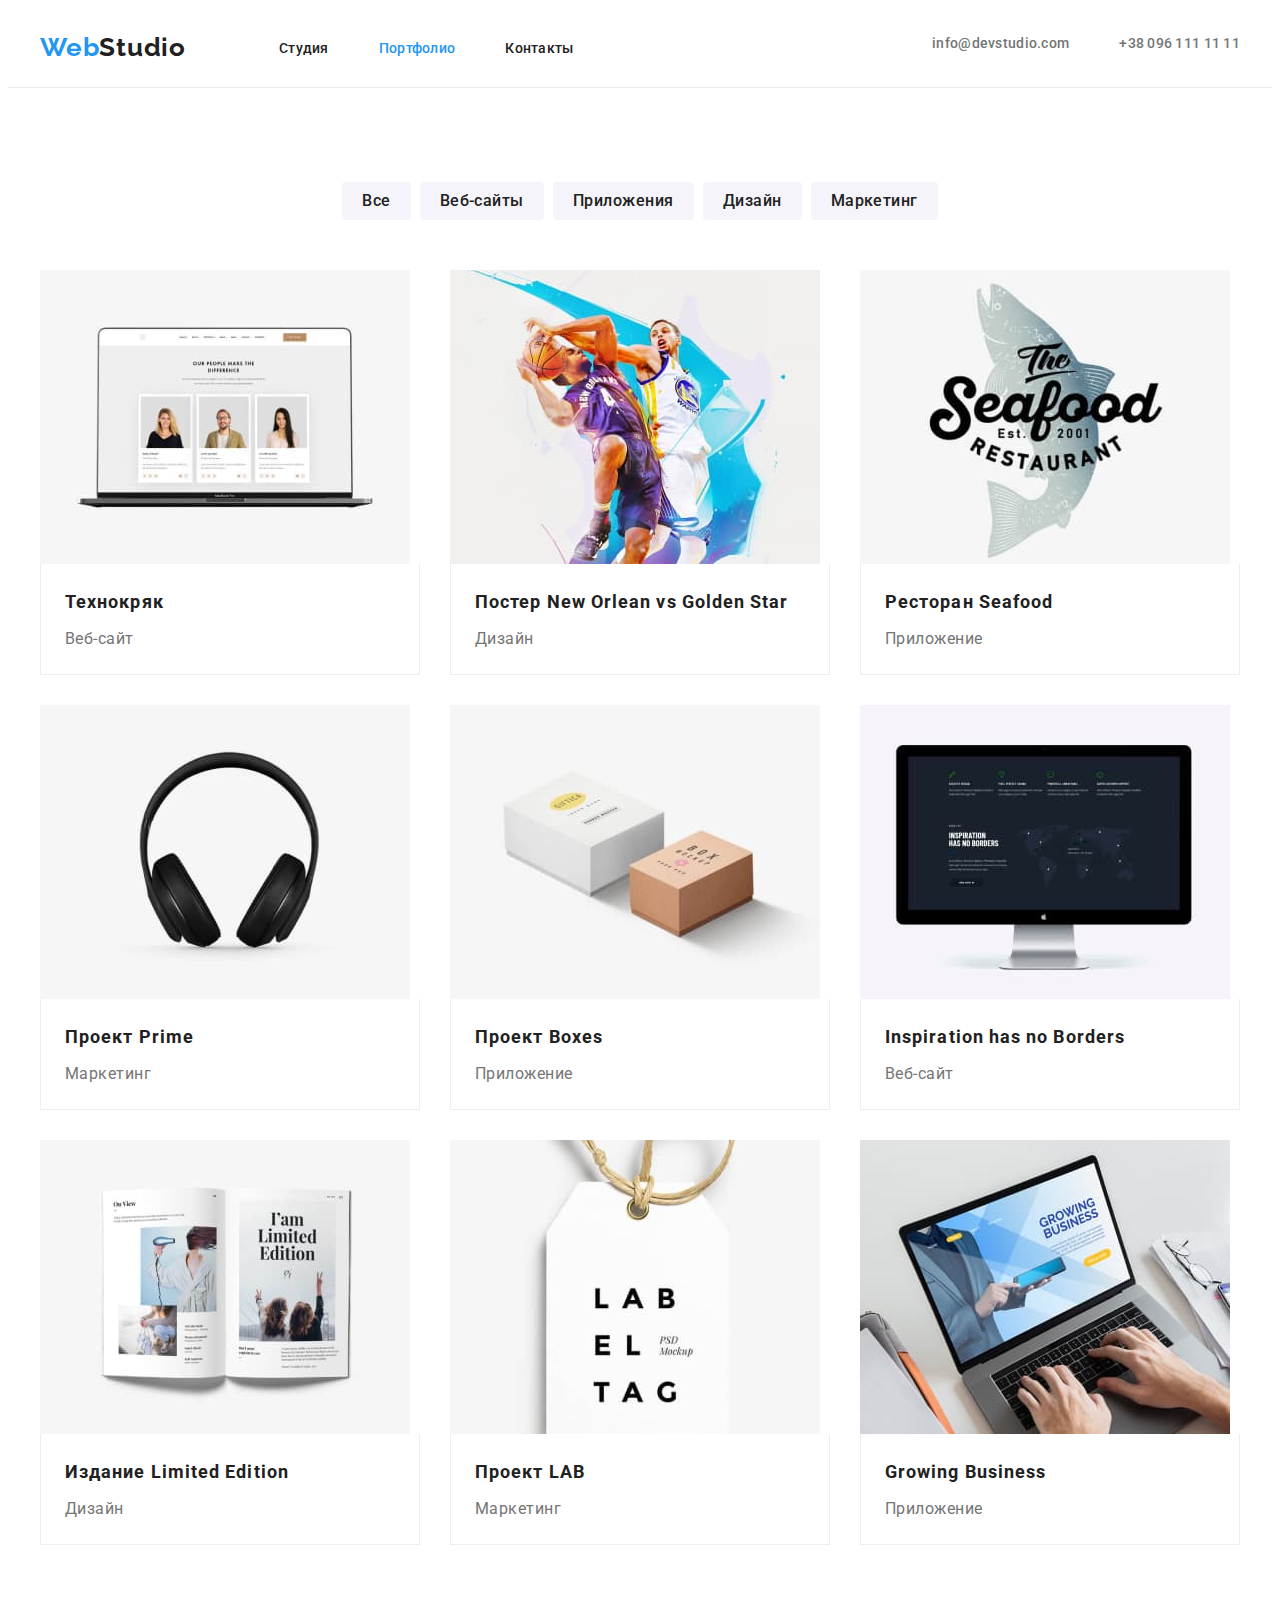
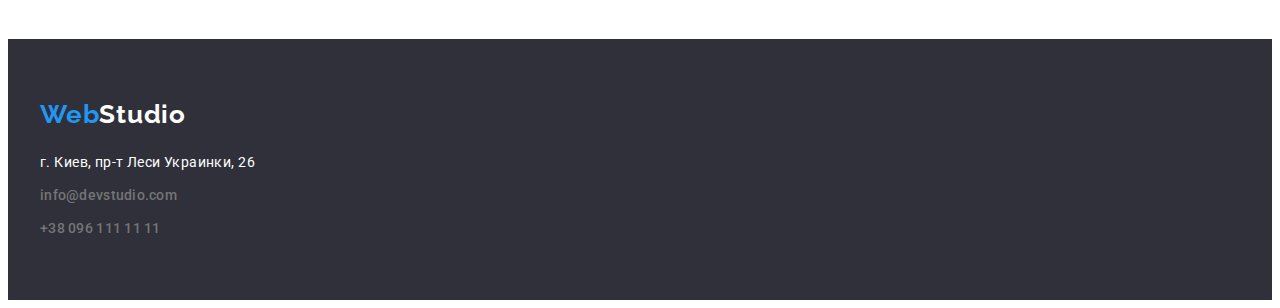
==== portfolio.html @ 2fe9baca "Initial commit" ====
<!DOCTYPE html>
<html lang="ru">
  <head>
    <meta charset="UTF-8" />
    <meta http-equiv="X-UA-Compatible" content="IE=edge" />
    <meta name="viewport" content="width=device-width, initial-scale=1.0" />
    <title>Document</title>
    <!-- Normalizer start -->
    <link
      rel="stylesheet"
      href="https://cdnjs.cloudflare.com/ajax/libs/modern-normalize/1.1.0/modern-normalize.min.css"
      integrity="sha512-wpPYUAdjBVSE4KJnH1VR1HeZfpl1ub8YT/NKx4PuQ5NmX2tKuGu6U/JRp5y+Y8XG2tV+wKQpNHVUX03MfMFn9Q=="
      crossorigin="anonymous"
      referrerpolicy="no-referrer"
    />
    <!-- Normalizer end -->
    <!--Font start-->
    <link rel="preconnect" href="https://fonts.googleapis.com" />
    <link rel="preconnect" href="https://fonts.gstatic.com" crossorigin />
    <link
      href="https://fonts.googleapis.com/css2?family=Raleway:wght@700&family=Roboto:wght@400;500;700;900&display=swap"
      rel="stylesheet"
    />
    <!--Font end-->
    <link rel="stylesheet" href="./css/styles.css" />
  </head>
  <body>
    <header class="header">
      <div class="container header-container">
        <!-- navigation -->
        <a class="logo link" href="" lang="en">Web<span class="logo-accent-dark">Studio</span></a>
        <nav class="header-nav">
          <ul class="nav-list list">
            <li class="nav-item">
              <a class="header-link link" href="./index.html">Студия</a>
            </li>
            <li class="nav-item">
              <a class="header-link header-link-current link" href="./portfolio.html">Портфолио</a>
            </li>
            <li class="nav-item">
              <a class="header-link link" href="">Контакты</a>
            </li>
          </ul>
        </nav>
        <ul class="contacts-list list">
          <li class="contact-item header-mail">
            <a class="contact-link link" href="mailto:info@devstudio.com">info@devstudio.com</a>
          </li>
          <li class="contact-item header-phone">
            <a class="contact-link link" href="tel:+380961111111">+38 096 111 11 11</a>
          </li>
        </ul>
      </div>
    </header>
    <main>
      <section class="section">
       <div class="container">
        <h1 class="visually-hidden">Фильтер</h1>
          <ul class="btn-list list">
            <li class="btn-item">
              <button class="pf-btn" type="button">Все</button>
            </li>
            <li class="btn-item">
              <button class="pf-btn" type="button">Веб-сайты</button>
            </li>
            <li class="btn-item">
              <button class="pf-btn" type="button">Приложения</button>
            </li>
            <li class="btn-item">
              <button class="pf-btn" type="button">Дизайн</button>
            </li>
            <li class="btn-item">
              <button class="pf-btn" type="button">Маркетинг</button>
            </li>
          </ul>
       
         
          <ul class="portfolio list">
            <li class="portfolio-list">
              <img src="./images/portfolio/img(1).jpg" alt="Техника" width="370" height="294" />
              <div class="portfolio-text">
                <h2 class="portfolio-title">Технокряк</h2>
                <p class="description">Веб-сайт</p>
              </div>
            </li>
            <li class="portfolio-list">
              <img src="./images/portfolio/img-1.jpg" alt="Баскетбол" width="370" height="294" />
              <div class="portfolio-text">
                <h2 lang="en" class="portfolio-title">Постер New Orlean vs Golden Star</h2>
                <p class="description">Дизайн</p>
              </div>
            </li>
            <li class="portfolio-list">
              <img src="./images/portfolio/img-2.jpg" alt="Лого" width="370" height="294" />
              <div class="portfolio-text">
                <h2 lang="en" class="portfolio-title">Ресторан Seafood</h2>
                <p class="description">Приложение</p>
              </div>
            </li>
            <li class="portfolio-list">
              <img src="./images/portfolio/img-3.jpg" alt="Наушники" width="370" height="294" />
              <div class="portfolio-text">
                <h2 lang="en" class="portfolio-title">Проект Prime</h2>
                <p class="description">Маркетинг</p>
              </div>
            </li>
            <li class="portfolio-list">
              <img src="./images/portfolio/img-4.jpg" alt="Коробки" width="370" height="294" />
              <div class="portfolio-text">
                <h2 lang="en" class="portfolio-title">Проект Boxes</h2>
                <p class="description">Приложение</p>
              </div>
            </li>
            <li class="portfolio-list">
              <img src="./images/portfolio/img-5.jpg" alt="Экран" width="370" height="294" />
              <div class="portfolio-text">
                <h2 lang="en" class="portfolio-title">Inspiration has no Borders</h2>
                <p class="description">Веб-сайт</p>
              </div>
            </li>
            <li class="portfolio-list">
              <img src="./images/portfolio/img-6.jpg" alt="Книга" width="370" height="294" />
              <div class="portfolio-text">
                <h2 lang="en" class="portfolio-title">Издание Limited Edition</h2>
                <p class="description">Дизайн</p>
              </div>
            </li>
            <li class="portfolio-list">
              <img src="./images/portfolio/img-7.jpg" alt="Цена" width="370" height="294" />
              <div class="portfolio-text">
                <h2 lang="en" class="portfolio-title">Проект LAB</h2>
                <p class="description">Маркетинг</p>
              </div>
            </li>
            <li class="portfolio-list">
              <img src="./images/portfolio/img-8.jpg" alt="Макбук" width="370" height="294" />
              <div class="portfolio-text">
                <h2 lang="en" class="portfolio-title">Growing Business</h2>
                <p class="description">Приложение</p>
              </div>
            </li>
          </ul>
       </div>

      </section>
    </main>
    <!-- Footer -->
    <footer class="footer">
      <div class="container footer-container">
        <a class="logo link footer-logo-link" href="" lang="en">Web<span class="logo-accent-light">Studio</span></a>
        <ul class="footer-contact-list list">
          <li class="contact-item">
            <!-- adress -->
            <address class="footer-address">г. Киев, пр-т Леси Украинки, 26</address>
          </li>
          <li class="contact-item">
            <a class="contact-link link" href="mailto:info@devstudio.com">info@devstudio.com</a>
          </li>
          <li class="contact-item">
            <a class="contact-link link" href="tel:+380961111111">+38 096 111 11 11</a>
          </li>
        </ul>
      </div>
    </footer>
  </body>
</html>
---- css/styles.css ----
:root {
    /* fonts */
    --main-font: "Roboto" ,sans-serif;
    --secondary-font: 'Raleway',sans-serif;

    /* text colors */
    --main-txt-cl: #212121;
    --acent-txt-cl: #2196F3;


    /* bg colors */
    --darkgrey-bg-cl: #2F303A;
    --lightgrey-bg-cl: #F5F4FA;
    --white-bg-cl: #FFFFFF;
    --grey-bg-cl: #EEEEEE;

    /* others */
}
/* Body */

body {
    font-family: "Roboto" ,sans-serif;
    color: var(--main-txt-cl);
}

.visually-hidden {
    position: absolute;
    white-space: nowrap;
    width: 1px;
    height: 1px;
    overflow: hidden;
    border: 0;
    padding: 0;
    clip: rect(0 0 0 0);
    clip-path: inset(50%);
    margin: -1px;
  }

/* reset styles */
h1,h2,h3,h4,h5,h6,p {
    margin: 0;
}
.link {
text-decoration: none;
color: currentColor;
}

.list {
    list-style: none;
    color: currentColor;
    padding: 0;
    margin: 0;

}

img {
    display: block;
}

a {
    text-decoration: none;
}

/* base styles */
.container {
    width: 1200px;
    padding-left: 15px;
    padding-right: 15px;
    margin-left: auto;
    margin-right: auto;
}

.section {
    padding-top: 94px;
    padding-bottom: 94px;
}


/* btn styles */
.btn {
    border-radius: 4px;
    border: none;
    font-family: inherit;
    font-weight: 700;
    font-size: 16px;
    line-height: calc(30 / 16);
    letter-spacing: 0.06em;
    cursor: pointer;
    color: #FFFFFF;
    background-color: var(--acent-txt-cl)
    
    
}

.hero-btn {
width: 200px;
height: 50px;
}
.pf-btn {
    font-family: inherit;
    font-size: 16px;
    font-weight: 500;
    line-height: calc(26 / 16);
    letter-spacing: 0.03em;
    cursor: pointer;
    color: #212121;
    background-color: var(--lightgrey-bg-cl);
    border: none;
    border-radius: 4px;
    padding: 6px 20px;
}

.pf-btn:hover,
.pf-btn:focus {
    color: var(--white-bg-cl);
    background-color: var(--acent-txt-cl);
}

/* Logo */
.logo { 
    font-family: 'Raleway',sans-serif;
    font-style: normal;
    font-weight: 700;
    font-size: 26px;
    line-height: 1.19 ;
    letter-spacing: 0.03em;
    color: #2196F3;}
    
.logo-accent-dark {
    color: #212121;
    }
.logo-accent-light {
    color: white;
    }

/* Header */
.header-container {
    display: flex;
    align-items: center;
}

.header {
    background-color: var(--white-bg-cl);
    padding-top: 24px;
    padding-bottom: 24px;
     border: 1px solid #ececec;
    border-top: none;
    border-right: none;
    border-left: none;
      }
.logo {
    margin-right: 93px;
}

.header-nav {
    margin-right: auto;
}

.nav-list {
    display: flex;
    gap: 50px;
}
 
.header-mail {
    margin-right: 50px;
}

.header-link {
    font-weight: 500;
    font-size: 14px;
    line-height: calc(16 / 14);
    letter-spacing: 0.02em;
    color: #212121;
    /* padding-top: 52px;
    padding-bottom: 52px; */
}

.header-link:hover,
.header-link:focus {
 color:var(--acent-txt-cl);
}

.header-link-current {
    color: var(--acent-txt-cl)
}

.contact-link {
    font-weight: 500;
    font-size: 14px;
    line-height: calc(16 / 14);
    letter-spacing: 0.02em;
    color: #757575;
    margin-right: auto;
}

.contacts-list {
    display: flex;
}


.contact-link:hover ,
.contact-link:focus {
    color: var(--acent-txt-cl);
}

/* Main section */
.hero-section {
    padding-top: 200px;
    padding-bottom: 200px;
    background-color: var(--darkgrey-bg-cl);
    background-image: linear-gradient(to right, rgba(47, 48, 58, 0.4),rgba(47, 48, 58, 0.4)),
    url(../images/hero/hero_img.png) ; 
    background-repeat: no-repeat;
    background-position: center;
    max-width: 1600px;
    margin-left: auto;
    margin-right: auto;
}

.hero-item {
width: 696px;
height: 120px;
font-weight: 900;
font-size: 44px;
line-height: calc(60 / 44);
text-align: center;
letter-spacing: 0.06em;
text-transform: uppercase;
color: #FFFFFF;
margin-left: 252px;
margin-bottom: 50px;


}

.hero-btn {

    display: block;
    margin: 0 auto;
}

/* Section paculiarities */
.peculiarities-item {
    width: 270px;

}
.peculiarities-list {
    display: flex;
    align-items: center;
    gap: 30px;
}

.peculiarities-title {
font-weight: 700;
font-size: 14px;
line-height: calc(16 / 14);
letter-spacing: 0.03em;
text-transform: uppercase;
color: #212121;


}
.peculiarities-prg {
margin-top: 10px;
font-size: 14px;
line-height: calc(24 / 14);
letter-spacing: 0.03em;
color: #757575;
width: 270px;
}

/* section about */
.section-about {
        padding-top: 0;
}

.about-list {
    display: flex;
    gap: 30px;
    margin-top: 50px;
}

.about-title {
font-weight: 700;
font-size: 36px;
line-height: calc(42 /36);
letter-spacing: 0.03em;
text-align: center;
}

/* section team */
.section.section-team {
    background-color: var(--lightgrey-bg-cl);
}

.team-item {
    background-color:#FFFFFF;
    align-items: center;   
    box-shadow: 0px 1px 3px rgba(0, 0, 0, 0.12), 0px 1px 1px rgba(0, 0, 0, 0.14), 0px 2px 1px rgba(0, 0, 0, 0.2);
border-radius: 0px 0px 4px 4px;
}
.team-list {
    display: flex;
    gap: 30px;
    
}

.team-wrapper {
padding-top: 30px;
padding-bottom: 30px;
padding-left: 5px;
padding-right: 5px;
}

.team-title {
font-weight: 700;
font-size: 36px;
line-height: calc(42 / 36);
letter-spacing: 0.03em;
margin-top: 188 px;
margin-bottom: 50px;
text-align: center;

}

.team-name {
font-weight: 500;
font-size: 16px;
line-height: calc(19 / 16);
letter-spacing: 0.03em;
margin-bottom: 8px;
text-align: center;
}

.team-position {
font-size: 16px;
line-height: calc(19 / 16);
letter-spacing: 0.03em;
color: #757575;
text-align: center;
}

/* Футер */
.footer-container {

}

.footer {
    background-color: var(--darkgrey-bg-cl);
    padding-top: 60px;
padding-bottom: 60px;
}

.contact-item:not(:last-child) {
    margin-bottom: 9px;
}

.footer-address {
    font-style: normal;
font-size: 14px;
line-height: calc(24 / 14);
letter-spacing: 0.03em;
color: #FFFFFF;
margin-top: 20px;
}

.footer-contact-list {
font-size: 14px;
line-height: calc(24 / 14);
letter-spacing: 0.03em;
color: rgba(255, 255, 255, 0.6);
/* gap: 9px; */
}


/* portfolio */


.pf-filter-list {
    display: flex;
    gap: 8px;
}

.btn-list {
    list-style: none;
  display: flex;
  justify-content: center;
  margin-bottom: 50px;
}

.btn-item:not(:last-child) {
    margin-right: 9px;
  }

/* .about-project {
    font-weight: 700;
    font-size: 18px;
    line-height: calc(36 / 18);
    letter-spacing: 0.06em;
}

.about-project-item {
    font-size: 16px;
    line-height: calc(30 / 16);
    letter-spacing: 0.03em;
    color: #757575;
} */




.portfolio {
  /* list-style: none; */
  display: flex;
  flex-wrap: wrap;
  /* margin: calc(-1 * var(30px) / 2); */
  gap: 30px;
}
.portfolio-text {
  padding: 20px 24px;
  border: 1px solid #eeeeee;
  border-top: none;
}
.portfolio-title {
  font-weight: 700;
  font-size: 18px;
  line-height: 2;
  letter-spacing: 0.06em;
  margin-bottom: 4px;
}
.portfolio-list {
  margin: calc(var(30px) / 2);
  flex-basis: calc((100% - 30px * 2) / 3);
}
.description {
  font-weight: 400;
  font-size: 16px;
  line-height: 1.88;
  letter-spacing: 0.03em;
  color: #757575;
}
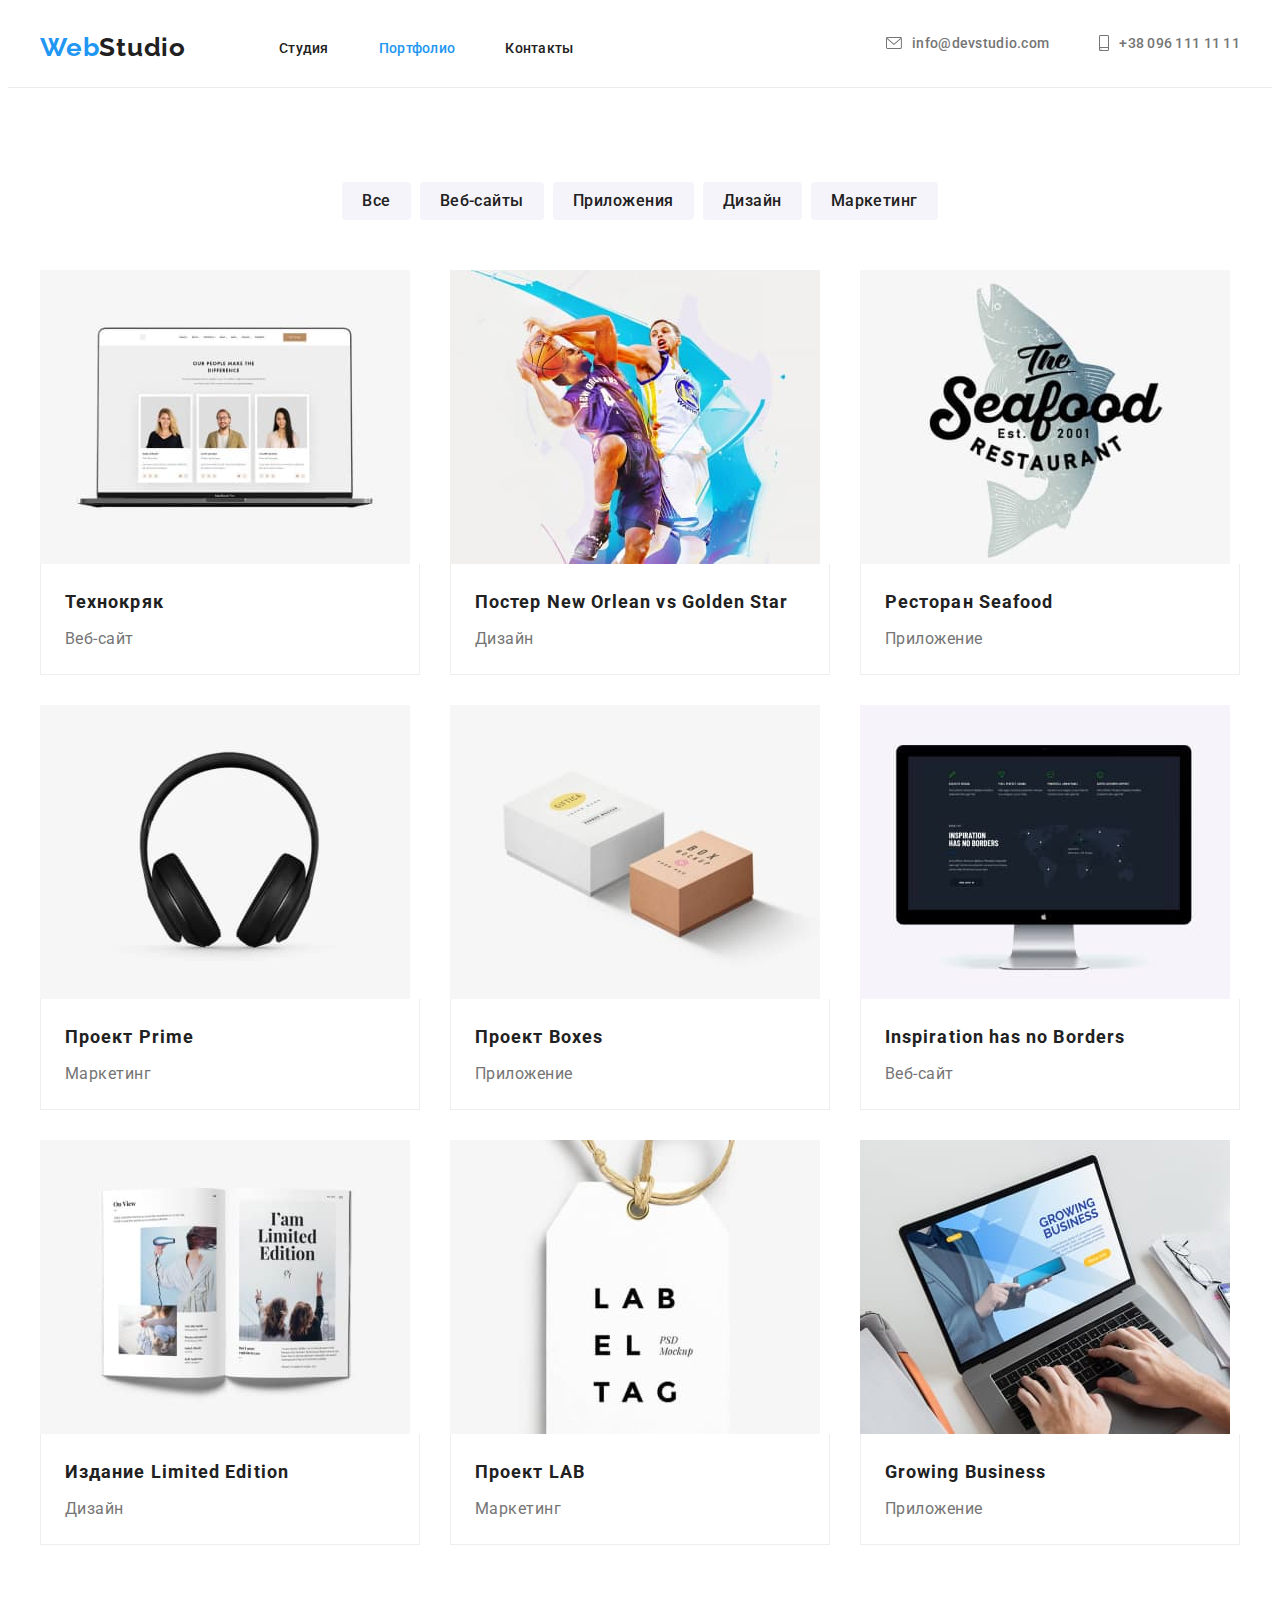
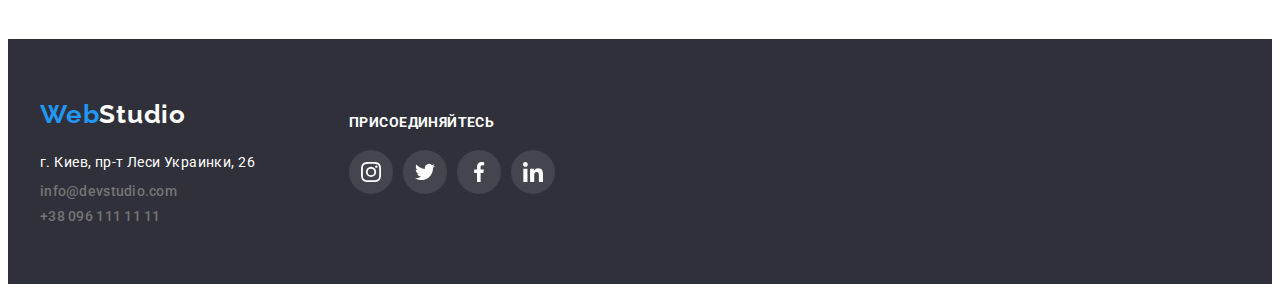
==== commit 44a66d1e: "portf4" ====
--- a/portfolio.html
+++ b/portfolio.html
@@ -44,10 +44,20 @@
         </nav>
         <ul class="contacts-list list">
           <li class="contact-item header-mail">
-            <a class="contact-link link" href="mailto:info@devstudio.com">info@devstudio.com</a>
+            <a class="contact-link link" href="mailto:info@devstudio.com">
+              <svg class="contacts-envelope" width="16" height="12">
+                <use href="./images/icons.svg#envelope"></use>
+              </svg>
+              info@devstudio.com
+            </a>
           </li>
           <li class="contact-item header-phone">
-            <a class="contact-link link" href="tel:+380961111111">+38 096 111 11 11</a>
+            <a class="contact-link link" href="tel:+380961111111">
+              <svg class="contacts-smartphone" width="10" height="16">
+                <use href="./images/icons.svg#smartphone"></use>
+              </svg>
+              +38 096 111 11 11
+            </a>
           </li>
         </ul>
       </div>
@@ -146,20 +156,57 @@
     </main>
     <!-- Footer -->
     <footer class="footer">
-      <div class="container footer-container">
-        <a class="logo link footer-logo-link" href="" lang="en">Web<span class="logo-accent-light">Studio</span></a>
-        <ul class="footer-contact-list list">
-          <li class="contact-item">
-            <!-- adress -->
-            <address class="footer-address">г. Киев, пр-т Леси Украинки, 26</address>
-          </li>
-          <li class="contact-item">
-            <a class="contact-link link" href="mailto:info@devstudio.com">info@devstudio.com</a>
-          </li>
-          <li class="contact-item">
-            <a class="contact-link link" href="tel:+380961111111">+38 096 111 11 11</a>
-          </li>
-        </ul>
+      <div class="container">
+        <div class="footer-container-left">
+          <a class="logo link footer-logo-link" href="" lang="en"
+            >Web<span class="logo-accent-light">Studio</span></a
+          >
+          <ul class="footer-contact-list list">
+            <li class="contact-item">
+              <!-- adress -->
+              <address class="footer-address">г. Киев, пр-т Леси Украинки, 26</address>
+            </li>
+            <li class="contact-item">
+              <a class="contact-link link" href="mailto:info@devstudio.com">info@devstudio.com</a>
+            </li>
+            <li class="contact-item">
+              <a class="contact-link link" href="tel:+380961111111">+38 096 111 11 11</a>
+            </li>
+          </ul>
+        </div>
+        <div class="footer-container-right">
+          <h3 class="footer-item">Присоединяйтесь</h3>
+          <ul class="footer-icon list">
+            <li class="footer-list">
+              <a href="https://www.instagram.com" class="footer-link">
+                <svg class="footer-svg" width="20" height="20">
+                  <use href="./images/icons.svg#instagram"></use>
+                </svg>
+              </a>
+            </li>
+            <li class="footer-list">
+              <a href="https://twitter.com/?lang=en" class="footer-link">
+                <svg class="footer-svg" width="20" height="20">
+                  <use href="./images/icons.svg#twitter"></use>
+                </svg>
+              </a>
+            </li>
+            <li class="footer-list">
+              <a href="https://www.facebook.com" class="footer-link">
+                <svg class="footer-svg" width="20" height="20">
+                  <use href="./images/icons.svg#facebook"></use>
+                </svg>
+              </a>
+            </li>
+            <li class="footer-list">
+              <a href="https://www.linkedin.com" class="footer-link">
+                <svg class="footer-svg" width="20" height="20">
+                  <use href="./images/icons.svg#linkedin"></use>
+                </svg>
+              </a>
+            </li>
+          </ul>
+        </div>
       </div>
     </footer>
   </body>
--- a/css/styles.css
+++ b/css/styles.css
@@ -1,22 +1,24 @@
 :root {
-    /* fonts */
+/* fonts */
     --main-font: "Roboto" ,sans-serif;
     --secondary-font: 'Raleway',sans-serif;
 
-    /* text colors */
+ /* text colors */
     --main-txt-cl: #212121;
     --acent-txt-cl: #2196F3;
 
 
-    /* bg colors */
+ /* bg colors */
     --darkgrey-bg-cl: #2F303A;
     --lightgrey-bg-cl: #F5F4FA;
     --white-bg-cl: #FFFFFF;
     --grey-bg-cl: #EEEEEE;
 
-    /* others */
+    /* icons */
+    --team-icon-collor: #afb1b8;
 }
 /* Body */
+
 
 body {
     font-family: "Roboto" ,sans-serif;
@@ -37,6 +39,7 @@
   }
 
 /* reset styles */
+
 h1,h2,h3,h4,h5,h6,p {
     margin: 0;
 }
@@ -96,6 +99,7 @@
 width: 200px;
 height: 50px;
 }
+
 .pf-btn {
     font-family: inherit;
     font-size: 16px;
@@ -134,6 +138,7 @@
     }
 
 /* Header */
+
 .header-container {
     display: flex;
     align-items: center;
@@ -191,6 +196,10 @@
     letter-spacing: 0.02em;
     color: #757575;
     margin-right: auto;
+    display: flex;
+    text-align: center;
+    align-items: center;
+
 }
 
 .contacts-list {
@@ -203,7 +212,18 @@
     color: var(--acent-txt-cl);
 }
 
+.contacts-envelope {
+    fill: currentColor;
+    margin-right: 10px;
+  }
+  .contacts-smartphone {
+    fill: currentColor;
+    margin-right: 10px;
+  }
+  
+
 /* Main section */
+
 .hero-section {
     padding-top: 200px;
     padding-bottom: 200px;
@@ -240,6 +260,7 @@
 }
 
 /* Section paculiarities */
+
 .peculiarities-item {
     width: 270px;
 
@@ -257,6 +278,7 @@
 letter-spacing: 0.03em;
 text-transform: uppercase;
 color: #212121;
+margin-top: 30px;
 
 
 }
@@ -289,6 +311,7 @@
 }
 
 /* section team */
+
 .section.section-team {
     background-color: var(--lightgrey-bg-cl);
 }
@@ -338,10 +361,58 @@
 letter-spacing: 0.03em;
 color: #757575;
 text-align: center;
-}
-
-/* Футер */
-.footer-container {
+margin-bottom: 16px;
+}
+
+/* Clients icons */
+
+.customer-title {
+    font-weight: 700;
+    font-size: 36px;
+    line-height: 1.16;
+    text-align: center;
+    letter-spacing: 0.03em;
+    color: var(--main-collor);
+    margin-bottom: 50px;
+  }
+  .customer-list {
+    display: flex;
+  }
+  .customer-item {
+    list-style: none;
+  }
+  .customer-item:not(:last-child) {
+    margin-right: 30px;
+  }
+  .customer-link {
+    display: flex;
+    align-items: center;
+    justify-content: center;
+    width: 170px;
+    height: 92px;
+    border: 1px solid var(--team-icon-collor);
+    border-radius: 4px;
+    color: var(--team-icon-collor);
+  }
+  .customer-link:hover,
+  .customer-link:focus {
+    color: var(--acent-txt-cl);
+    border: 1px solid var(--acent-txt-cl);
+  }
+  .customer-icon {
+    fill: var(--team-icon-collor);
+    width: 106px;
+    height: 60px;
+  }
+
+  .customer-link:hover .customer-icon {
+    fill:var(--acent-txt-cl);
+  }
+/* Footer */
+
+.about-footer .container{
+    display: flex;
+
 
 }
 
@@ -391,22 +462,6 @@
 .btn-item:not(:last-child) {
     margin-right: 9px;
   }
-
-/* .about-project {
-    font-weight: 700;
-    font-size: 18px;
-    line-height: calc(36 / 18);
-    letter-spacing: 0.06em;
-}
-
-.about-project-item {
-    font-size: 16px;
-    line-height: calc(30 / 16);
-    letter-spacing: 0.03em;
-    color: #757575;
-} */
-
-
 
 
 .portfolio {
@@ -438,4 +493,105 @@
   line-height: 1.88;
   letter-spacing: 0.03em;
   color: #757575;
-}+}
+
+/* Socials icons*/
+.social-icon {
+    display: flex;
+    justify-content: center;
+    text-align: center;
+    margin-top: 16px;
+    gap: 10px;
+    
+  }
+  .icon-list {
+    list-style: none;
+  }
+  
+  .icon-link {
+    display: flex;
+    align-items: center;
+    justify-content: center;
+    width: 44px;
+    height: 44px;
+    border-radius: 50%;
+      }
+
+  .icon-link:hover,
+  .icon-link:focus {
+    background-color: var(--acent-txt-cl);
+  }
+  .team-icon-list {
+    fill: var(--team-icon-collor);
+  }
+  .icon-link:hover .team-icon-list {
+    fill: var(--white-bg-cl);
+  }
+
+/* peculiarities icons  */
+
+.peculiarities-icon-container {
+    background-color: rgba(245, 244, 250, 1);
+    text-align: center;
+    justify-content: center;
+    width: 270px;
+    height: 120px;
+    gap: 30px;
+}
+ .peculiarities-icon {
+    margin-top: 25px;
+    margin-bottom: 25px;
+ }
+
+/* Footer icons */
+
+.footer .container {
+    display: flex;
+}
+
+.footer-item {
+    font-family: 'Roboto';
+font-style: normal;
+font-weight: 700;
+font-size: 14px;
+line-height: 16px;
+letter-spacing: 0.03em;
+text-transform: uppercase;
+color: #FFFFFF;
+}
+
+.footer-container-right {
+    margin-left: 70px;
+    padding-top: 15px;
+}
+
+.footer-icon {
+    display: flex;
+    margin-top: 20px;
+    gap: 10px;
+  }
+  .footer-list {
+    list-style: none;
+  }
+
+  .footer-link {
+    display: flex;
+    align-items: center;
+    justify-content: center;
+    width: 44px;
+    height: 44px;
+    border-radius: 50%;
+    background-color: rgba(255, 255, 255, 0.1);
+  }
+  
+  .footer-link:hover,
+  .footer-link:focus {
+    background-color: var(--acent-txt-cl);
+  }
+  .footer-svg {
+    fill: var(--white-bg-cl);
+  }
+  
+/* .footer-container.left {
+    min-width: 231px;
+  } */